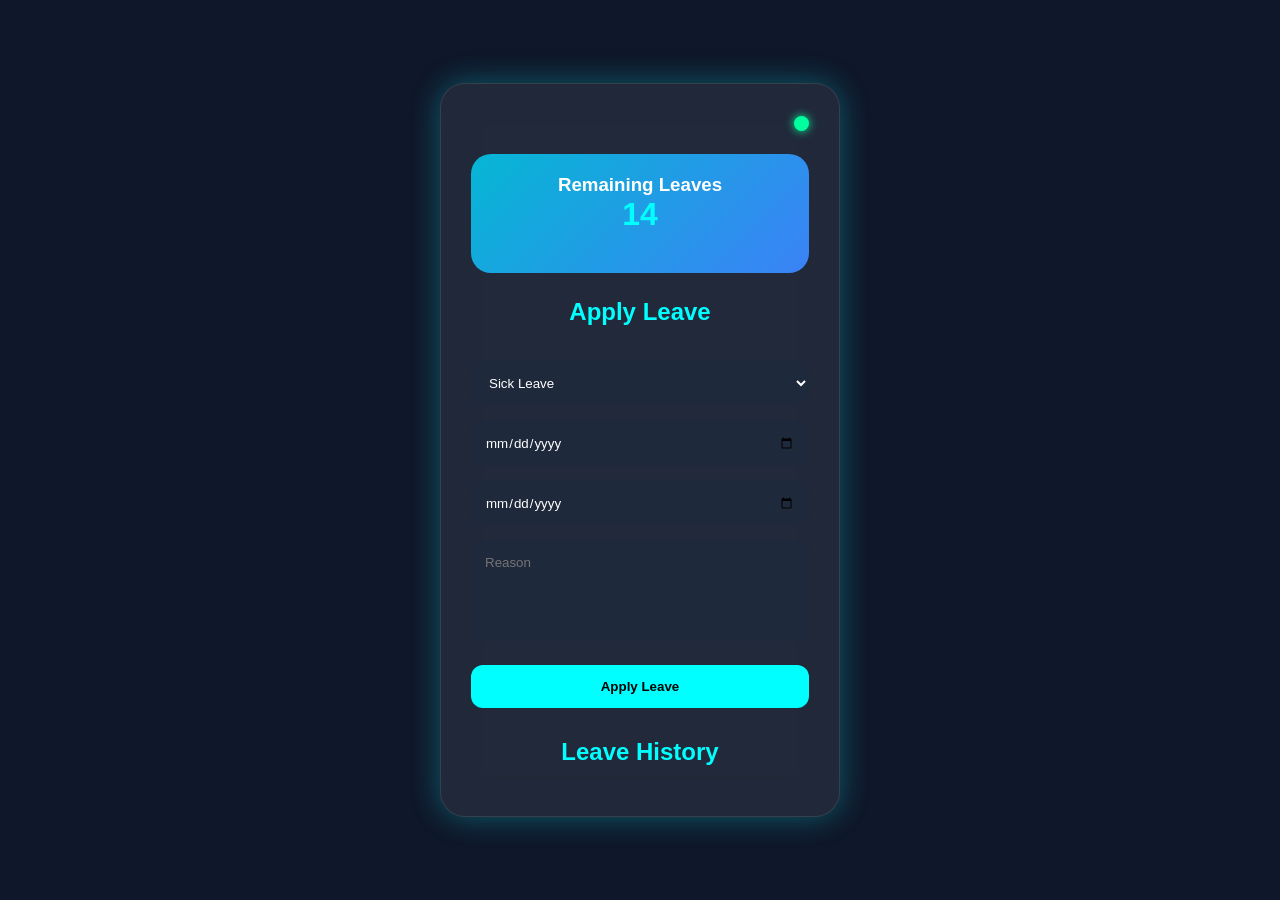
==== leave/frontend/index.html @ 4d996c3f "frontend fixed" ====
<!DOCTYPE html>
<html>

<head>

    <title>Dashboard</title>

    <link rel="stylesheet" href="css/styles.css">

</head>

<body>

    <div class="container">

        <div class="profile">

            <div>

                <h2 id="username"></h2>

                <p id="department"></p>

            </div>

            <div class="online"></div>

        </div>

        <div class="leave-balance">

            <h3>Remaining Leaves</h3>

            <h1>14</h1>

        </div>

        <h2 style="margin-top:25px;">

            Apply Leave

        </h2>

        <select id="leaveType">

            <option>Sick Leave</option>

            <option>Casual Leave</option>

            <option>Emergency Leave</option>

        </select>

        <input type="date" id="startDate">

        <input type="date" id="endDate">

        <textarea
            id="reason"
            placeholder="Reason"
        ></textarea>

        <button onclick="applyLeave()">

            Apply Leave

        </button>

        <h2 style="margin-top:30px;">

            Leave History

        </h2>

        <div id="leaveContainer"></div>

    </div>

    <script src="js/dashboard.js"></script>

</body>

</html>
---- leave/frontend/css/styles.css ----
*{
    margin:0;
    padding:0;
    box-sizing:border-box;
    font-family:Arial;
}

body{
    background:#0f172a;
    min-height:100vh;
    display:flex;
    justify-content:center;
    align-items:center;
    color:white;
}

.container{
    width:400px;
    padding:30px;
    border-radius:25px;
    background:rgba(255,255,255,0.08);
    backdrop-filter:blur(20px);
    border:1px solid rgba(255,255,255,0.1);
    box-shadow:0 0 30px rgba(0,255,255,0.3);
}

h1,h2{
    text-align:center;
    margin-bottom:20px;
    color:cyan;
}

input,
select,
textarea{
    width:100%;
    padding:14px;
    margin-top:15px;
    border:none;
    outline:none;
    border-radius:12px;
    background:#1e293b;
    color:white;
}

textarea{
    resize:none;
    height:100px;
}

button{
    width:100%;
    padding:14px;
    margin-top:20px;
    border:none;
    border-radius:12px;
    background:cyan;
    color:black;
    font-weight:bold;
    cursor:pointer;
    transition:0.3s;
}

button:hover{
    transform:translateY(-3px);
    box-shadow:0 0 20px cyan;
}

.link{
    margin-top:20px;
    text-align:center;
}

.link a{
    color:cyan;
    text-decoration:none;
}

.profile{
    display:flex;
    justify-content:space-between;
    align-items:center;
}

.online{
    width:15px;
    height:15px;
    background:#00ff9f;
    border-radius:50%;
    box-shadow:0 0 10px #00ff9f;
}

.leave-balance{
    margin-top:20px;
    padding:20px;
    border-radius:20px;
    background:linear-gradient(
        135deg,
        #06b6d4,
        #3b82f6
    );
    text-align:center;
}

.leave-card{
    margin-top:15px;
    padding:15px;
    border-radius:15px;
    background:#1e293b;
}

.status{
    display:inline-block;
    margin-top:10px;
    padding:5px 10px;
    border-radius:20px;
    background:orange;
}
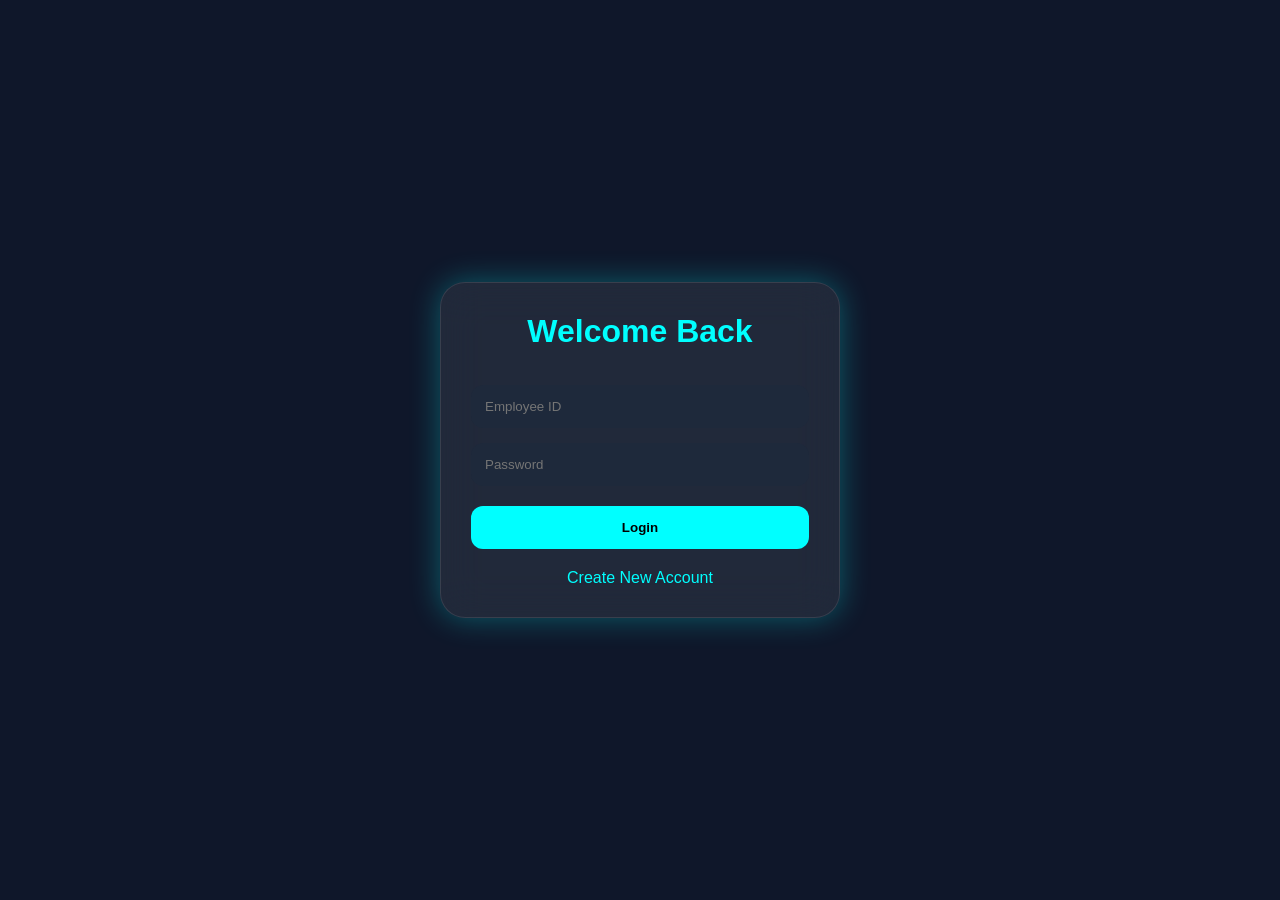
==== commit cd0a585a: "Rename login.html to index.html" ====
--- a/leave/frontend/index.html
+++ b/leave/frontend/index.html
@@ -3,7 +3,7 @@
 
 <head>
 
-    <title>Dashboard</title>
+    <title>Login</title>
 
     <link rel="stylesheet" href="css/styles.css">
 
@@ -13,71 +13,40 @@
 
     <div class="container">
 
-        <div class="profile">
+        <h1>Welcome Back</h1>
 
-            <div>
+        <input
+            type="text"
+            id="employeeId"
+            placeholder="Employee ID"
+        >
 
-                <h2 id="username"></h2>
+        <input
+            type="password"
+            id="password"
+            placeholder="Password"
+        >
 
-                <p id="department"></p>
+        <button onclick="login()">
 
-            </div>
+            Login
 
-            <div class="online"></div>
+        </button>
+
+        <div class="link">
+
+            <a href="signup.html">
+
+                Create New Account
+
+            </a>
 
         </div>
 
-        <div class="leave-balance">
-
-            <h3>Remaining Leaves</h3>
-
-            <h1>14</h1>
-
-        </div>
-
-        <h2 style="margin-top:25px;">
-
-            Apply Leave
-
-        </h2>
-
-        <select id="leaveType">
-
-            <option>Sick Leave</option>
-
-            <option>Casual Leave</option>
-
-            <option>Emergency Leave</option>
-
-        </select>
-
-        <input type="date" id="startDate">
-
-        <input type="date" id="endDate">
-
-        <textarea
-            id="reason"
-            placeholder="Reason"
-        ></textarea>
-
-        <button onclick="applyLeave()">
-
-            Apply Leave
-
-        </button>
-
-        <h2 style="margin-top:30px;">
-
-            Leave History
-
-        </h2>
-
-        <div id="leaveContainer"></div>
-
     </div>
 
-    <script src="js/dashboard.js"></script>
+    <script src="js/login.js"></script>
 
 </body>
 
-</html>+</html>
